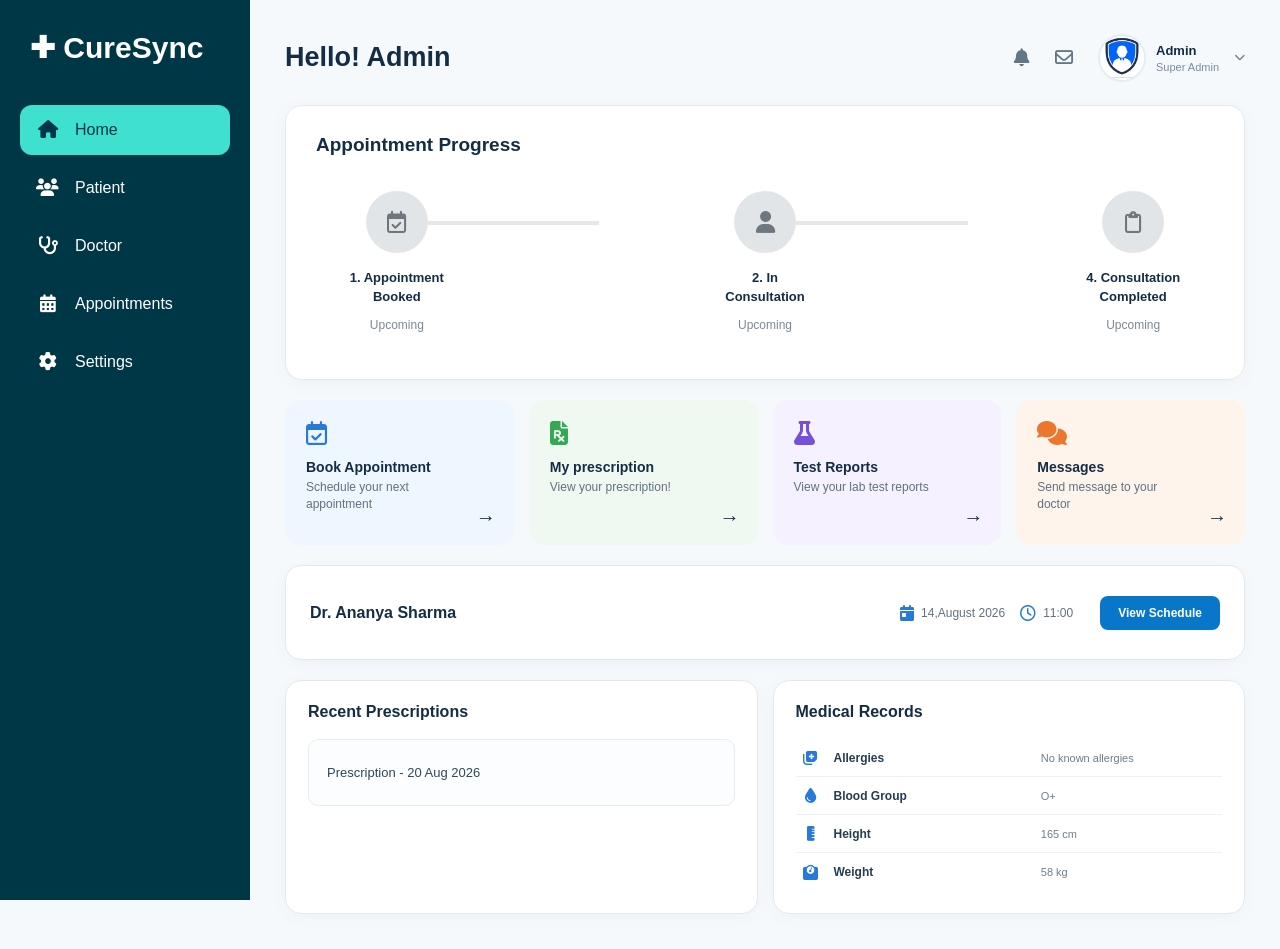
==== patient.html @ ec19c6bc "Initial commit" ====
<!DOCTYPE html>
<html lang="en">
<head>
    <meta charset="UTF-8">
    <meta name="viewport" content="width=device-width, initial-scale=1.0">
    <title>Patient Page</title>
    <link rel="stylesheet" href="patient.css">
    <link rel="stylesheet"
      href="https://cdnjs.cloudflare.com/ajax/libs/font-awesome/6.5.2/css/all.min.css">
</head>
<body>
            <!--~~~~~~~~~~~~~~ SIDEBAR ~~~~~~~~~~~~~~~~~~~~~~~~~~~~~~~~~-->

        <div class="sidepanel">

            <h1 class="logo">✚ CureSync</h1>

            <a href="index.html" class="nav-items">
                <i class="fa-solid fa-house"></i>
                <span>Home</span>
            </a>

            <a href="patient.html" class="nav-items">
                <i class="fa-solid fa-users"></i>
                <span>Patient</span>
            </a>

            <a href="doctor.html" class="nav-items">
                <i class="fa-solid fa-stethoscope"></i>
                <span>Doctor</span>
                
            </a>

            <a href="#" class="nav-items">
                <i class="fa-solid fa-calendar-days"></i>
                <span>Appointments</span>
            </a>

            <a href="#" class="nav-items">
                <i class="fa-solid fa-gear"></i>
                <span>Settings</span>
            </a>

        </div>
        <div class="panel">
                <div class="greeting">
                    <h3>Hello! Admin</h3>
                    <i class="fa-solid fa-bell notification"
                                id="notification"></i>

                            <i class="fa-regular fa-envelope notification"
                                id="Message"></i>

                            <div class="profile">

                                <img src="admin.webp"
                                    id="Admin"
                                    width="50"
                                    height="50">

                                <div id="admin">

                                    <strong>Admin</strong>

                                    <small>Super Admin</small>

                                </div>

                                <i class="fa-solid fa-chevron-down"></i>

                            </div>

                </div>
        </div>
        <!-- Appointments~~~~~~~~~~~~~~~~~~~~~ -->
        <div class="appointment">
            <div class="progressbar">

                <h3>Appointment Progress</h3>

                <div class="step upcoming"id="AppBooked">
                    <i class="fa-regular fa-calendar-check" ></i>
                    <strong>1. Appointment<br>Booked</strong>
                    <small>Upcoming</small>
                </div>

                <div class="step upcoming" id="InConsultation">
                    <i class="fa-solid fa-user"></i>
                    <strong>2. In <br>Consultation</strong>
                    <small>Upcoming</small>
                </div>

                

                <div class="step upcoming">
                    <i class="fa-regular fa-clipboard"></i>
                    <strong>4. Consultation<br>Completed</strong>
                    <small>Upcoming</small>
                </div>

                

            </div>
        </div>
        <!-- Boxesssss -->
         <div class="quick-action">
            <a href="#" class="action-card" id="bookAppointment">
                <i class="fa-regular fa-calendar-check"></i>
            <div>
                <strong>Book Appointment</strong>
                <p>Schedule your next appointment</p>
            </div>
                <span>→</span>
            </a>
            <a href="#" class="action-card">
                <i class="fa-solid fa-file-prescription"></i>
                <div>
                    <strong>My prescription</strong>
                    <small>View your prescription! </small>
                </div>
                    <span>→</span>
            </a>
            <a href="#" class="action-card">
                <i class="fa-solid fa-flask"></i>
            <div>
                <strong>Test Reports</strong>
                <p>View your lab test reports</p>
            </div>
                <span>→</span>
            </a>

            <a href="#" class="action-card">
                <i class="fa-solid fa-comments"></i>
            <div>
                <strong>Messages</strong>
                <p>Send message to your doctor</p>
            </div>
                <span>→</span>
            </a>
         </div>
         <!-- upcomming appointment -->
          <div class="Schedule">
            <strong>Dr. Ananya Sharma </strong>
            <i class="fa-solid fa-calendar-day"></i>
            <small>14,August 2026</small>
            <i class="fa-regular fa-clock"></i>
            <small>11:00</small>
            <button>View Schedule</button>
            
          </div>
          <div class="patientdown">
            <div class="oldprescript">
            <strong>Recent Prescriptions</strong>
            
            </div>
    <div class="medicalhistory">
                <strong>Medical Records</strong>
                <div class="medical-row">
            <i class="fa-solid fa-notes-medical"></i>
            <strong>Allergies</strong>
            <small>No known allergies</small>
        </div>

        <div class="medical-row">
            <i class="fa-solid fa-droplet"></i>
            <strong>Blood Group</strong>
            <small>O+</small>
        </div>

        <div class="medical-row">
            <i class="fa-solid fa-ruler-vertical"></i>
            <strong>Height</strong>
            <small>165 cm</small>
        </div>

        <div class="medical-row">
            <i class="fa-solid fa-weight-scale"></i>
            <strong>Weight</strong>
            <small>58 kg</small>
        </div>
    </div>
</div>
<!-- Appointmenttttt -->
<div class="appointment-modal" id="appointmentModal">

    <div class="appointment-box">

        <button type="button" class="close-btn" id="closeAppointment">&times;</button>

        <h2>Book Appointment</h2>

        <form id="appointmentForm">

            <input type="text" id="patientName" placeholder="Patient Name">
            <input type="number" id="patientAge" placeholder="Age">

            <select id="appointmentDoctor">
                <option value="">Select Doctor</option>
            </select>

            <input type="time" id="appointmentTime">

            <p id="appointmentError"></p>

            <button type="submit" class="book-btn">
                Book Appointment
            </button>

        </form>

    </div>

</div>

<script src="user.js"></script>
<script src ="patient.js"></script>
<!-- <script src="app.js"></script> -->
</body>
</html>
---- patient.css ----
/* =========================================================
   GENERAL
========================================================= */

* {
    margin: 0;
    padding: 0;
    box-sizing: border-box;
    font-family: "Segoe UI", Arial, sans-serif;
}

body {
    background: #f6f9fc;
    color: #142d45;
}



   /* SIDEBAR */


.sidepanel {
    width: 250px;
    min-height: 100vh;

    background: #003746;

    padding: 30px 20px;

    flex-shrink: 0;

    position: fixed;
    left: 0;
    top: 0;

    z-index: 100;
}


/* ================= LOGO ================= */

.logo {
    color: white;

    font-size: 30px;

    margin: 0 0 40px 10px;

    font-weight: 700;
}


/* ================= SIDEBAR LINKS ================= */

.sidepanel a {
    display: flex;
    align-items: center;

    gap: 15px;

    width: 100%;
    height: 50px;

    padding: 12px 15px;

    margin: 8px 0;

    color: white;

    text-decoration: none;

    border-radius: 12px;

    transition: 0.2s ease;
}


/* ================= ICONS ================= */

.nav-items i {
    width: 25px;

    text-align: center;

    font-size: 18px;

    color: white;
}


/* ================= HOVER ================= */

.sidepanel a:hover {
    background-color: turquoise;

    color: #003746;
}

.sidepanel a:hover i {
    color: #003746;
}


/* ================= ACTIVE HOME ================= */

.sidepanel a:first-of-type {
    background-color: turquoise;

    color: #003746;
}

.sidepanel a:first-of-type i {
    color: #003746;
}


/* =========================================================
   MAIN TOP PANEL
========================================================= */

.panel {
    margin-left: 250px;

    padding: 25px 35px 10px;
}


/* =========================================================
   GREETING
========================================================= */

.greeting {
    height: 65px;

    display: flex;
    align-items: center;
}

.greeting h3 {
    font-size: 27px;
    font-weight: 650;

    color: #142d45;

    margin-right: auto;
}


/* =========================================================
   NOTIFICATIONS
========================================================= */

.notification {
    font-size: 18px;

    color: #617687;

    margin-right: 25px;

    cursor: pointer;

    transition: 0.2s;
}

.notification:hover {
    color: #0877c9;
}


/* =========================================================
   PROFILE
========================================================= */

.profile {
    display: flex;
    align-items: center;

    gap: 10px;
}

.profile img {
    width: 48px;
    height: 48px;

    border-radius: 50%;

    object-fit: cover;

    border: 2px solid #e4edf4;
}

#admin {
    display: flex;
    flex-direction: column;

    gap: 3px;
}

#admin strong {
    font-size: 13px;

    color: #142d45;
}

#admin small {
    font-size: 11px;

    color: #7a8c9b;
}

.profile > i {
    margin-left: 5px;

    font-size: 11px;

    color: #718493;
}


/* =========================================================
   APPOINTMENT SECTION
========================================================= */

.appointment {
    margin-left: 250px;

    padding: 5px 35px 20px;
}


/* Progress card */

.progressbar {
    position: relative;

    width: 100%;
    min-height: 275px;

    background: white;

    border: 1px solid #e2eaf0;

    border-radius: 17px;

    padding: 30px;

    box-shadow: 0 4px 18px rgba(29, 67, 91, 0.045);

    display: flex;
    justify-content: space-between;
    align-items: flex-start;
}


/* Title */

.progressbar h3 {
    position: absolute;

    top: 28px;
    left: 30px;

    font-size: 19px;

    font-weight: 650;

    color: #142d45;
}


/* =========================================================
   APPOINTMENT STEPS
========================================================= */

.step {
    position: relative;

    width: 18%;

    margin-top: 55px;

    display: flex;
    flex-direction: column;
    align-items: center;

    text-align: center;
}


/* Circle */

.step i {
    width: 62px;
    height: 62px;

    border-radius: 50%;

    display: flex;
    align-items: center;
    justify-content: center;

    font-size: 22px;

    position: relative;

    z-index: 2;

    background: #e8edf1;

    color: #74828c;

    transition: 0.25s;
}


/* Connecting line */

.step:not(:last-child)::after {
    content: "";

    position: absolute;

    top: 30px;
    left: calc(50% + 31px);

    width: calc(100% + 10px);

    height: 4px;

    background: #e2e7eb;

    z-index: 1;
}


/* Completed */

.step.completed i {
    background: #2e9d4d;
    color: white;
}

.step.completed::after {
    background: #2e9d4d;
}


/* Active */

.step.active i {
    background: #2879d8;
    color: white;

    box-shadow: 0 0 0 7px #eaf3ff;
}

.step.active::after {
    background: linear-gradient(
        to right,
        #2879d8 0%,
        #dfe5e9 45%
    );
}


/* Upcoming */

.step.upcoming i {
    background: #e2e5e7;
    color: #6d777d;
}


/* Step text */

.step strong {
    margin-top: 15px;

    font-size: 13px;

    line-height: 19px;

    color: #142d45;

    min-height: 40px;
}


/* Status */

.step small {
    margin-top: 10px;

    font-size: 12px;

    color: #7b8993;
}

.step.completed small {
    color: #2e8c46;
}

.step.active small {
    color: #2879d8;
}


/* =========================================================
   QUICK ACTIONS
========================================================= */

.quick-action {
    margin-left: 250px;

    padding: 0 35px 20px;

    display: grid;

    grid-template-columns: repeat(4, 1fr);

    gap: 15px;
}


/* Cards */

.action-card {
    height: 145px;

    padding: 20px;

    border-radius: 15px;

    text-decoration: none;

    position: relative;

    display: flex;
    flex-direction: column;

    border: 1px solid transparent;

    transition: 0.25s ease;
}


/* Backgrounds */

.action-card:nth-child(1) {
    background: #eef6ff;
}

.action-card:nth-child(2) {
    background: #eff9f1;
}

.action-card:nth-child(3) {
    background: #f5f1ff;
}

.action-card:nth-child(4) {
    background: #fff4eb;
}


/* Icons */

.action-card > i {
    font-size: 24px;

    margin-bottom: 14px;
}

.action-card:nth-child(1) > i {
    color: #2879d8;
}

.action-card:nth-child(2) > i {
    color: #35a853;
}

.action-card:nth-child(3) > i {
    color: #7650d8;
}

.action-card:nth-child(4) > i {
    color: #ed762d;
}


/* Text */

.action-card div {
    display: flex;
    flex-direction: column;

    gap: 4px;
}

.action-card strong {
    color: #142d45;

    font-size: 14px;

    font-weight: 650;
}

.action-card p,
.action-card small {
    color: #617181;

    font-size: 12px;

    line-height: 17px;

    max-width: 155px;
}


/* Arrow */

.action-card span {
    position: absolute;

    right: 17px;
    bottom: 15px;

    font-size: 20px;

    color: #142d45;
}


/* Hover */

.action-card:hover {
    transform: translateY(-3px);

    box-shadow: 0 7px 20px rgba(36, 70, 90, 0.09);

    border-color: #dce8f0;
}


/* =========================================================
   SCHEDULE
========================================================= */

.Schedule {
    margin-left: 285px;
    margin-right: 35px;
    margin-bottom: 20px;

    min-height: 95px;

    background: white;

    border: 1px solid #e1e9ef;

    border-radius: 16px;

    padding: 20px 24px;

    display: flex;
    align-items: center;

    gap: 15px;

    box-shadow: 0 4px 16px rgba(29, 67, 91, 0.04);
}


/* Doctor */

.Schedule > strong {
    font-size: 16px;

    color: #142d45;

    margin-right: auto;
}


/* Icons */

.Schedule > i {
    font-size: 16px;

    color: #2879d8;
}


/* Date / time */

.Schedule small {
    color: #617181;

    font-size: 12px;

    margin-left: -8px;
}


/* Button */

.Schedule button {
    margin-left: 12px;

    padding: 10px 18px;

    border: none;

    border-radius: 8px;

    background: #0877c9;

    color: white;

    font-size: 12px;

    font-weight: 600;

    cursor: pointer;

    transition: 0.2s;
}

.Schedule button:hover {
    background: #0665ab;

    transform: translateY(-1px);
}


/* =========================================================
   PATIENT DOWN
========================================================= */

.patientdown {
    margin-left: 285px;
    margin-right: 35px;

    margin-bottom: 35px;

    display: grid;

    grid-template-columns: 1fr 1fr;

    gap: 15px;
}


/* =========================================================
   COMMON LOWER CARDS
========================================================= */

.oldprescript,
.medicalhistory {
    background: white;

    border: 1px solid #e1e9ef;

    border-radius: 16px;

    padding: 22px;

    min-height: 210px;

    box-shadow: 0 4px 16px rgba(29, 67, 91, 0.04);
}


/* Titles */

.oldprescript > strong,
.medicalhistory > strong {
    display: block;

    font-size: 16px;

    font-weight: 650;

    color: #142d45;

    margin-bottom: 18px;
}


/* =========================================================
   PRESCRIPTION CARD
========================================================= */

.oldprescript {
    position: relative;
}

.oldprescript::after {
    content: "Prescription - 20 Aug 2026";

    display: flex;
    align-items: center;

    min-height: 65px;

    padding: 0 18px;

    margin-top: 10px;

    border: 1px solid #e6edf2;

    border-radius: 10px;

    background: #fbfdff;

    color: #31465b;

    font-size: 13px;
}


/* =========================================================
   MEDICAL RECORDS
========================================================= */

.medicalhistory {
    display: flex;
    flex-direction: column;
}


/* Row */

.medical-row {
    min-height: 38px;

    display: grid;

    grid-template-columns: 30px 1.1fr 1fr;

    align-items: center;

    gap: 8px;

    border-bottom: 1px solid #edf1f4;
}


/* Last row */

.medical-row:last-child {
    border-bottom: none;
}


/* Medical icon */

.medical-row > i {
    font-size: 15px;

    color: #2879d8;

    text-align: center;
}


/* Medical title */

.medical-row > strong {
    font-size: 12px;

    font-weight: 600;

    color: #263d51;
}


/* Medical value */

.medical-row > small {
    font-size: 11px;

    color: #6d7d89;
}


/* =========================================================
   RESPONSIVE
========================================================= */

@media (max-width: 1100px) {

    .quick-action {
        grid-template-columns: repeat(2, 1fr);
    }

    .Schedule {
        margin-left: 285px;
    }
}


@media (max-width: 800px) {

    .sidepanel {
        width: 210px;
    }

    .panel,
    .appointment,
    .quick-action {
        margin-left: 210px;
    }

    .patientdown {
        margin-left: 245px;
    }

    .Schedule {
        margin-left: 245px;
    }

    .progressbar {
        overflow-x: auto;
        min-width: 700px;
    }

    .quick-action {
        grid-template-columns: 1fr 1fr;
    }

    .patientdown {
        grid-template-columns: 1fr;
    }
}


@media (max-width: 600px) {

    .sidepanel {
        width: 70px;
        padding: 25px 10px;
    }

    .logo {
        font-size: 0;
        text-align: center;
    }

    .logo::first-letter {
        font-size: 25px;
    }

    .sidepanel a span {
        display: none;
    }

    .sidepanel a {
        justify-content: center;
    }

    .panel,
    .appointment,
    .quick-action {
        margin-left: 70px;
    }

    .Schedule,
    .patientdown {
        margin-left: 105px;
        margin-right: 20px;
    }

    .greeting h3 {
        font-size: 21px;
    }

    .quick-action {
        grid-template-columns: 1fr;
    }

    .Schedule {
        flex-wrap: wrap;
    }
}
/* ================= BOOK APPOINTMENT MODAL ================= */

.appointment-modal {
    display: none;

    position: fixed;

    top: 0;
    left: 0;

    width: 100%;
    height: 100%;

    background: rgba(0, 0, 0, 0.4);

    align-items: center;
    justify-content: center;

    z-index: 1000;
}


.appointment-modal.active {
    display: flex;
}


.appointment-box {
    width: 400px;

    background: white;

    padding: 30px;

    border-radius: 15px;

    position: relative;

    box-shadow: 0 10px 30px rgba(0,0,0,0.2);
}


.appointment-box h2 {
    margin-bottom: 20px;

    color: #142d45;
}


.close-btn {
    position: absolute;

    top: 12px;
    right: 15px;

    border: none;

    background: none;

    font-size: 25px;

    cursor: pointer;
}


#appointmentForm {
    display: flex;

    flex-direction: column;

    gap: 15px;
}


#appointmentForm input,
#appointmentForm select {
    height: 45px;

    padding: 0 12px;

    border: 1px solid #d6dce5;

    border-radius: 8px;

    font-size: 14px;
}


.book-btn {
    height: 45px;

    border: none;

    border-radius: 8px;

    background: #003746;

    color: white;

    font-size: 15px;

    font-weight: 600;

    cursor: pointer;
}


.book-btn:hover {
    background: #00576a;
}


#appointmentError {
    color: #d33;

    font-size: 13px;

    margin: 0;
}
/* class Green */
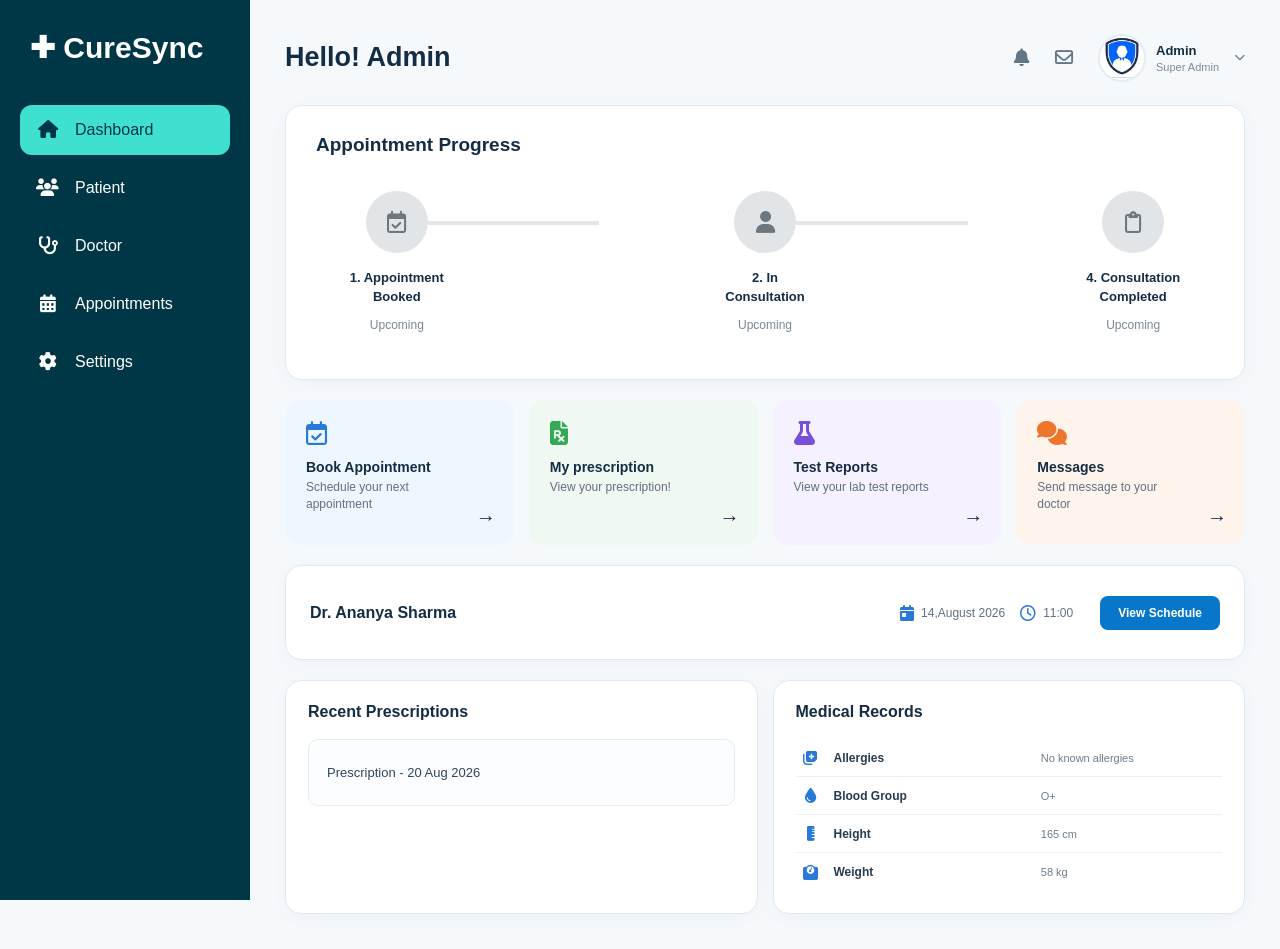
==== commit 18fb3228: "Updated project files" ====
--- a/patient.html
+++ b/patient.html
@@ -17,7 +17,7 @@
 
             <a href="index.html" class="nav-items">
                 <i class="fa-solid fa-house"></i>
-                <span>Home</span>
+                <span>Dashboard</span>
             </a>
 
             <a href="patient.html" class="nav-items">
